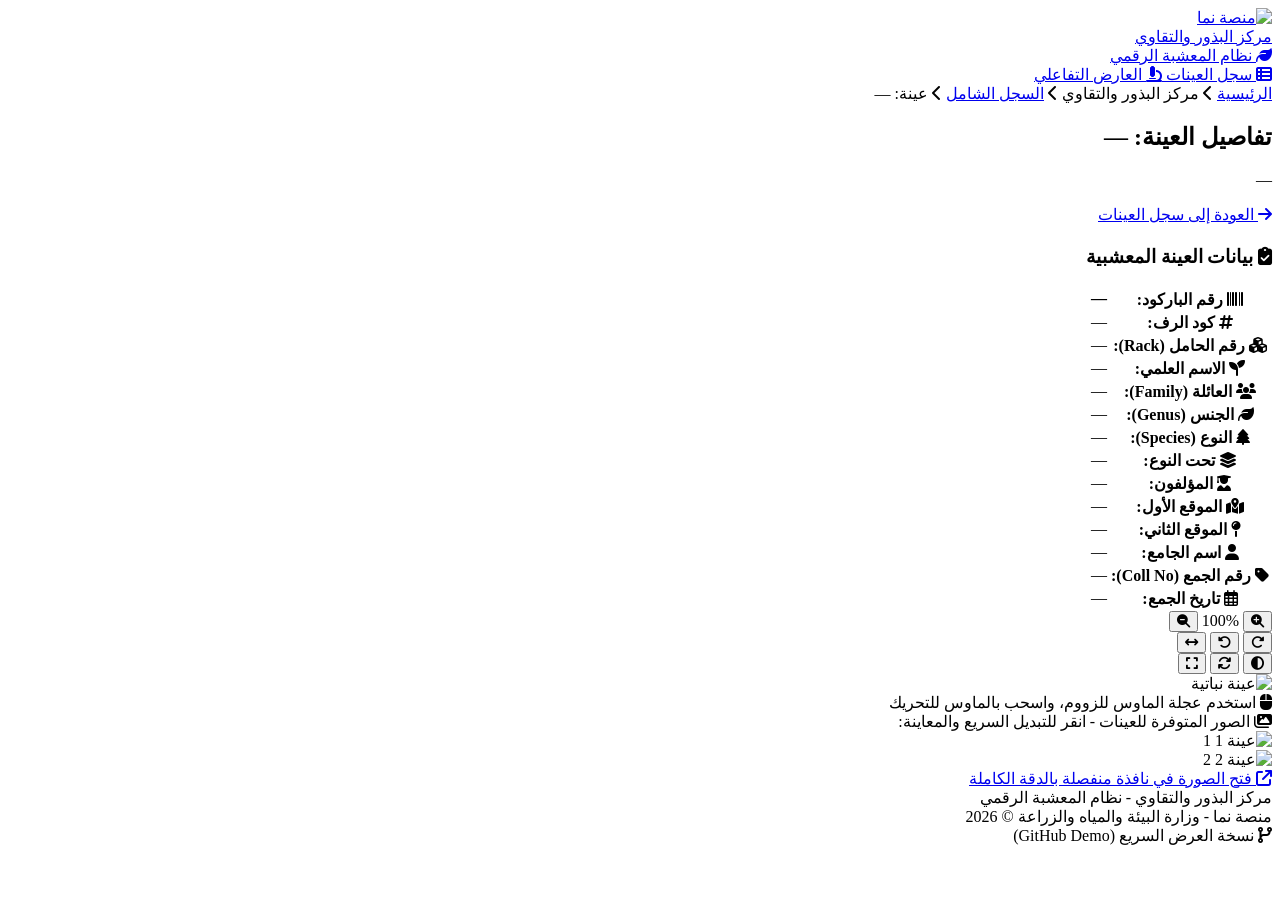
==== detail.html @ 3b473ccd "Add files via upload" ====
<!DOCTYPE html>
<html lang="ar" dir="rtl">
<head>
    <meta charset="utf-8" />
    <meta name="viewport" content="width=device-width, initial-scale=1.0" />
    <title>مركز البذور والتقاوي - نظام المعشبة | تفاصيل العينة</title>
    
    <!-- Google Fonts: Tajawal & IBM Plex Sans Arabic -->
    <link rel="preconnect" href="https://fonts.googleapis.com">
    <link rel="preconnect" href="https://fonts.gstatic.com" crossorigin>
    <link href="https://fonts.googleapis.com/css2?family=IBM+Plex+Sans+Arabic:wght@400;500;600;700&family=Tajawal:wght@500;700;800;900&display=swap" rel="stylesheet">
    
    <!-- FontAwesome 6 -->
    <link rel="stylesheet" href="https://cdnjs.cloudflare.com/ajax/libs/font-awesome/6.5.1/css/all.min.css" />
    
    <!-- Naama Platform Styles -->
    <link rel="stylesheet" href="css/site.css" />
</head>
<body>
    <!-- Platform Header -->
    <header class="naama-navbar">
        <div class="naama-nav-container">
            <div class="naama-brand-group">
                <a href="index.html" class="naama-brand-link">
                    <img src="images/naama-logo.png" alt="منصة نما" class="naama-logo" />
                    <div class="naama-brand-text">
                        <span class="naama-title-large">مركز البذور والتقاوي</span>
                        <div class="system-name-tag">
                            <i class="fa-solid fa-leaf"></i>
                            <span>نظام المعشبة الرقمي</span>
                        </div>
                    </div>
                </a>
            </div>

            <div class="naama-nav-menu">
                <a href="index.html" class="naama-nav-link">
                    <i class="fa-solid fa-table-list"></i> سجل العينات
                </a>
                <a href="detail.html?shelf=H68(1)2" class="naama-btn-services">
                    <i class="fa-solid fa-microscope"></i> العارض التفاعلي
                </a>
            </div>
        </div>
    </header>

    <!-- Page Header & Breadcrumbs -->
    <div class="naama-page-header">
        <div class="header-breadcrumbs">
            <a href="index.html">الرئيسية</a>
            <i class="fa-solid fa-chevron-left breadcrumb-separator"></i>
            <span>مركز البذور والتقاوي</span>
            <i class="fa-solid fa-chevron-left breadcrumb-separator"></i>
            <a href="index.html">السجل الشامل</a>
            <i class="fa-solid fa-chevron-left breadcrumb-separator"></i>
            <span class="active" id="breadcrumbShelf">عينة: H68(1)2</span>
        </div>

        <div class="header-title-row">
            <div>
                <h2 class="naama-page-title" id="pageTitleShelf">تفاصيل العينة: H68(1)2</h2>
                <p class="naama-page-subtitle latin-name" id="pageSubtitleName">Crinum album (Forssk.) Herb</p>
            </div>
        </div>
    </div>

    <!-- Main Container -->
    <main class="main-container main-content-body">
        <div class="detail-container">
            <!-- Back Link Button -->
            <div style="margin-bottom: 22px;">
                <a href="index.html" class="btn btn-secondary">
                    <i class="fa-solid fa-arrow-right"></i>
                    العودة إلى سجل العينات
                </a>
            </div>

            <div class="detail-grid">
                <!-- Right Side (First in RTL): Specimen Info Table -->
                <div class="info-section">
                    <div class="specimen-card">
                        <h3 class="specimen-title">
                            <i class="fa-solid fa-clipboard-check"></i>
                            <span>بيانات العينة المعشبية</span>
                        </h3>

                        <table class="specimen-table">
                            <tr>
                                <th><i class="fa-solid fa-barcode"></i> رقم الباركود:</th>
                                <td><strong id="valBarcode">1</strong></td>
                            </tr>
                            <tr>
                                <th><i class="fa-solid fa-hashtag"></i> كود الرف:</th>
                                <td><span class="badge-code" id="valShelf">H68(1)2</span></td>
                            </tr>
                            <tr>
                                <th><i class="fa-solid fa-cubes"></i> رقم الحامل (Rack):</th>
                                <td id="valRack">H</td>
                            </tr>
                            <tr>
                                <th><i class="fa-solid fa-seedling"></i> الاسم العلمي:</th>
                                <td class="latin-name-highlight" id="valName">Crinum album (Forssk.) Herb</td>
                            </tr>
                            <tr>
                                <th><i class="fa-solid fa-users"></i> العائلة (Family):</th>
                                <td id="valFamily">Amaryllidaceae Juss.</td>
                            </tr>
                            <tr>
                                <th><i class="fa-solid fa-leaf"></i> الجنس (Genus):</th>
                                <td id="valGenus">Crinum</td>
                            </tr>
                            <tr>
                                <th><i class="fa-solid fa-tree"></i> النوع (Species):</th>
                                <td id="valSpecies">album</td>
                            </tr>
                            <tr id="rowSubspecies">
                                <th><i class="fa-solid fa-layer-group"></i> تحت النوع:</th>
                                <td id="valSubspecies">—</td>
                            </tr>
                            <tr id="rowAuthors">
                                <th><i class="fa-solid fa-user-graduate"></i> المؤلفون:</th>
                                <td id="valAuthors">(Forssk.) Herb</td>
                            </tr>
                            <tr>
                                <th><i class="fa-solid fa-map-location-dot"></i> الموقع الأول:</th>
                                <td id="valLocation1">Raidah - Raidah</td>
                            </tr>
                            <tr id="rowLocation2">
                                <th><i class="fa-solid fa-map-pin"></i> الموقع الثاني:</th>
                                <td id="valLocation2">—</td>
                            </tr>
                            <tr>
                                <th><i class="fa-solid fa-user"></i> اسم الجامع:</th>
                                <td id="valCollector">Chaudhary, S.A.</td>
                            </tr>
                            <tr id="rowCollNumber">
                                <th><i class="fa-solid fa-tag"></i> رقم الجمع (Coll No):</th>
                                <td id="valCollNumber">14170-RIY</td>
                            </tr>
                            <tr>
                                <th><i class="fa-regular fa-calendar-days"></i> تاريخ الجمع:</th>
                                <td id="valDate">6/26/1988</td>
                            </tr>
                        </table>
                    </div>
                </div>

                <!-- Left Side (Second in RTL): Multi-Image Gallery with Interactive Herbarium Viewer -->
                <div class="gallery-section">
                    <div class="viewer-card">
                        <!-- Interactive Inspection Toolbar -->
                        <div class="viewer-toolbar">
                            <div class="toolbar-group">
                                <button type="button" class="toolbar-btn" id="btnZoomIn" title="تكبير (Zoom In)">
                                    <i class="fa-solid fa-magnifying-glass-plus"></i>
                                </button>
                                <span class="zoom-level-badge" id="zoomLevelDisplay">100%</span>
                                <button type="button" class="toolbar-btn" id="btnZoomOut" title="تصغير (Zoom Out)">
                                    <i class="fa-solid fa-magnifying-glass-minus"></i>
                                </button>
                            </div>

                            <div class="toolbar-divider"></div>

                            <div class="toolbar-group">
                                <button type="button" class="toolbar-btn" id="btnRotateRight" title="تدوير لليمين 90°">
                                    <i class="fa-solid fa-rotate-right"></i>
                                </button>
                                <button type="button" class="toolbar-btn" id="btnRotateLeft" title="تدوير لليسار 90°">
                                    <i class="fa-solid fa-rotate-left"></i>
                                </button>
                                <button type="button" class="toolbar-btn" id="btnFlipH" title="قلب أفقي">
                                    <i class="fa-solid fa-arrows-left-right"></i>
                                </button>
                            </div>

                            <div class="toolbar-divider"></div>

                            <div class="toolbar-group">
                                <button type="button" class="toolbar-btn" id="btnInvert" title="عكس الألوان (فحص عروق وشعيرات النبات)">
                                    <i class="fa-solid fa-circle-half-stroke"></i>
                                </button>
                                <button type="button" class="toolbar-btn" id="btnReset" title="إعادة الضبط للوضع الافتراضي">
                                    <i class="fa-solid fa-arrows-rotate"></i>
                                </button>
                                <button type="button" class="toolbar-btn" id="btnFullscreen" title="عرض بملء الشاشة">
                                    <i class="fa-solid fa-expand"></i>
                                </button>
                            </div>
                        </div>

                        <!-- Main Interactive Image Viewport -->
                        <div class="main-image-wrapper" id="imageViewport">
                            <img id="mainDisplayImage" 
                                 src="images/specimens/H68(1)2.jpg" 
                                 alt="عينة نباتية" 
                                 class="main-specimen-img interactive-img" 
                                 draggable="false" />

                            <!-- Quick Hint Overlay -->
                            <div class="viewer-hint">
                                <i class="fa-solid fa-mouse"></i> استخدم عجلة الماوس للزووم، واسحب بالماوس للتحريك
                            </div>
                        </div>
                    </div>

                    <!-- Multiple Images Thumbnails Strip -->
                    <div class="thumbnails-strip-title">
                        <i class="fa-solid fa-images"></i>
                        <span>الصور المتوفرة للعينات - انقر للتبديل السريع والمعاينة:</span>
                    </div>
                    <div class="thumbnails-strip" id="thumbnailsStrip">
                        <div class="thumb-item active" onclick="switchImage('images/specimens/H68(1)2.jpg', this)">
                            <img src="images/specimens/H68(1)2.jpg" alt="عينة 1" />
                            <span class="thumb-badge">1</span>
                        </div>
                        <div class="thumb-item" onclick="switchImage('images/specimens/H100(1)2.jpg', this)">
                            <img src="images/specimens/H100(1)2.jpg" alt="عينة 2" />
                            <span class="thumb-badge">2</span>
                        </div>
                    </div>

                    <div class="image-actions">
                        <a id="btnDownloadOriginal" 
                           href="images/specimens/H68(1)2.jpg" 
                           target="_blank" 
                           class="btn btn-primary" 
                           style="width: 100%;">
                            <i class="fa-solid fa-arrow-up-right-from-square"></i>
                            فتح الصورة في نافذة منفصلة بالدقة الكاملة
                        </a>
                    </div>
                </div>
            </div>
        </div>
    </main>

    <!-- Platform Footer -->
    <footer class="naama-footer">
        <div class="naama-footer-container">
            <div class="footer-col-right">
                <div class="footer-title">مركز البذور والتقاوي - نظام المعشبة الرقمي</div>
                <div class="footer-subtitle">منصة نما - وزارة البيئة والمياه والزراعة © 2026</div>
            </div>
            <div class="footer-col-left">
                <span class="system-version-tag"><i class="fa-solid fa-code-branch"></i> نسخة العرض السريع (GitHub Demo)</span>
            </div>
        </div>
    </footer>

    <!-- Load Sample Data & Interactive Viewer Logic -->
    <script src="js/plants-data.js"></script>
    <script>
        // Read URL param: ?shelf=...
        const urlParams = new URLSearchParams(window.location.search);
        const requestedShelf = urlParams.get('shelf') || 'H68(1)2';

        const allData = window.PLANTS_DATA || [];
        const currentPlant = allData.find(p => p.Shelf === requestedShelf) || allData[0] || {};

        // Bind Data
        if (currentPlant) {
            const shelfStr = currentPlant.Shelf || '—';
            const nameStr = currentPlant.Name || '—';
            document.title = `تفاصيل العينة ${shelfStr} - ${nameStr} | مركز البذور والتقاوي`;
            document.getElementById('breadcrumbShelf').textContent = `عينة: ${shelfStr}`;
            document.getElementById('pageTitleShelf').textContent = `تفاصيل العينة: ${shelfStr}`;
            document.getElementById('pageSubtitleName').textContent = nameStr;

            document.getElementById('valBarcode').textContent = currentPlant.Barcode || '—';
            document.getElementById('valShelf').textContent = shelfStr;
            document.getElementById('valRack').textContent = currentPlant.Rack || '—';
            document.getElementById('valName').textContent = nameStr;
            document.getElementById('valFamily').textContent = currentPlant.Family || '—';
            document.getElementById('valGenus').textContent = currentPlant.Genus || '—';
            document.getElementById('valSpecies').textContent = currentPlant.Species || '—';
            document.getElementById('valSubspecies').textContent = currentPlant.Subspecies || '—';
            document.getElementById('valAuthors').textContent = currentPlant.Authors || '—';
            document.getElementById('valLocation1').textContent = currentPlant.Location1 || '—';
            document.getElementById('valLocation2').textContent = currentPlant.Location2 || '—';
            document.getElementById('valCollector').textContent = currentPlant.Collector || '—';
            document.getElementById('valCollNumber').textContent = currentPlant.CollNumber || '—';
            document.getElementById('valDate').textContent = currentPlant.Date || '—';

            // Select image based on plant
            if (shelfStr.includes('H100')) {
                switchImage('images/specimens/H100(1)2.jpg', document.querySelectorAll('.thumb-item')[1]);
            }
        }

        // ==========================================
        // Interactive Herbarium Specimen Viewer
        // ==========================================
        let currentScale = 1.0;
        let currentRotation = 0;
        let flipH = 1;
        let isInverted = false;
        let translateX = 0;
        let translateY = 0;
        let isDragging = false;
        let startX = 0;
        let startY = 0;

        const img = document.getElementById('mainDisplayImage');
        const viewport = document.getElementById('imageViewport');
        const zoomBadge = document.getElementById('zoomLevelDisplay');
        const viewerCard = document.querySelector('.viewer-card');
        const btnOrig = document.getElementById('btnDownloadOriginal');

        function applyTransforms() {
            if (!img) return;
            img.style.transform = `translate(${translateX}px, ${translateY}px) rotate(${currentRotation}deg) scale(${currentScale * flipH}, ${currentScale})`;
            img.style.filter = isInverted ? 'invert(1) contrast(1.15) brightness(1.1)' : 'none';
            if (zoomBadge) {
                zoomBadge.textContent = `${Math.round(currentScale * 100)}%`;
            }
        }

        function resetView() {
            currentScale = 1.0;
            currentRotation = 0;
            flipH = 1;
            isInverted = false;
            translateX = 0;
            translateY = 0;
            applyTransforms();
        }

        function zoomIn() {
            if (currentScale < 8.0) {
                currentScale = Math.min(8.0, Number((currentScale * 1.25).toFixed(2)));
                applyTransforms();
            }
        }

        function zoomOut() {
            if (currentScale > 0.4) {
                currentScale = Math.max(0.4, Number((currentScale / 1.25).toFixed(2)));
                applyTransforms();
            }
        }

        function rotateRight() {
            currentRotation = (currentRotation + 90) % 360;
            applyTransforms();
        }

        function rotateLeft() {
            currentRotation = (currentRotation - 90) % 360;
            applyTransforms();
        }

        function toggleFlipH() {
            flipH = flipH === 1 ? -1 : 1;
            applyTransforms();
        }

        function toggleInvert() {
            isInverted = !isInverted;
            applyTransforms();
        }

        function toggleFullscreen() {
            const target = viewerCard || viewport;
            if (!document.fullscreenElement) {
                if (target.requestFullscreen) {
                    target.requestFullscreen();
                } else if (target.webkitRequestFullscreen) {
                    target.webkitRequestFullscreen();
                }
            } else {
                if (document.exitFullscreen) {
                    document.exitFullscreen();
                }
            }
        }

        // Event listeners
        document.getElementById('btnZoomIn')?.addEventListener('click', zoomIn);
        document.getElementById('btnZoomOut')?.addEventListener('click', zoomOut);
        document.getElementById('btnRotateRight')?.addEventListener('click', rotateRight);
        document.getElementById('btnRotateLeft')?.addEventListener('click', rotateLeft);
        document.getElementById('btnFlipH')?.addEventListener('click', toggleFlipH);
        document.getElementById('btnInvert')?.addEventListener('click', toggleInvert);
        document.getElementById('btnReset')?.addEventListener('click', resetView);
        document.getElementById('btnFullscreen')?.addEventListener('click', toggleFullscreen);

        // Wheel Zoom
        if (viewport) {
            viewport.addEventListener('wheel', function (e) {
                e.preventDefault();
                const delta = e.deltaY > 0 ? 0.85 : 1.15;
                const newScale = currentScale * delta;
                if (newScale >= 0.4 && newScale <= 8.0) {
                    currentScale = Number(newScale.toFixed(2));
                    applyTransforms();
                }
            }, { passive: false });

            // Drag / Pan
            viewport.addEventListener('mousedown', function (e) {
                if (e.button !== 0) return;
                isDragging = true;
                startX = e.clientX - translateX;
                startY = e.clientY - translateY;
                viewport.style.cursor = 'grabbing';
            });

            window.addEventListener('mousemove', function (e) {
                if (!isDragging) return;
                translateX = e.clientX - startX;
                translateY = e.clientY - startY;
                applyTransforms();
            });

            window.addEventListener('mouseup', function () {
                if (isDragging) {
                    isDragging = false;
                    if (viewport) viewport.style.cursor = 'grab';
                }
            });

            // Double Click
            viewport.addEventListener('dblclick', function () {
                if (currentScale > 1.05) {
                    resetView();
                } else {
                    currentScale = 2.0;
                    applyTransforms();
                }
            });
        }

        // Switch Image
        window.switchImage = function(imageUrl, element) {
            if (img) {
                img.src = imageUrl;
                resetView();
            }
            if (btnOrig) {
                btnOrig.href = imageUrl;
            }

            document.querySelectorAll('.thumb-item').forEach(el => el.classList.remove('active'));
            if (element) {
                element.classList.add('active');
            }
        };
    </script>
</body>
</html>
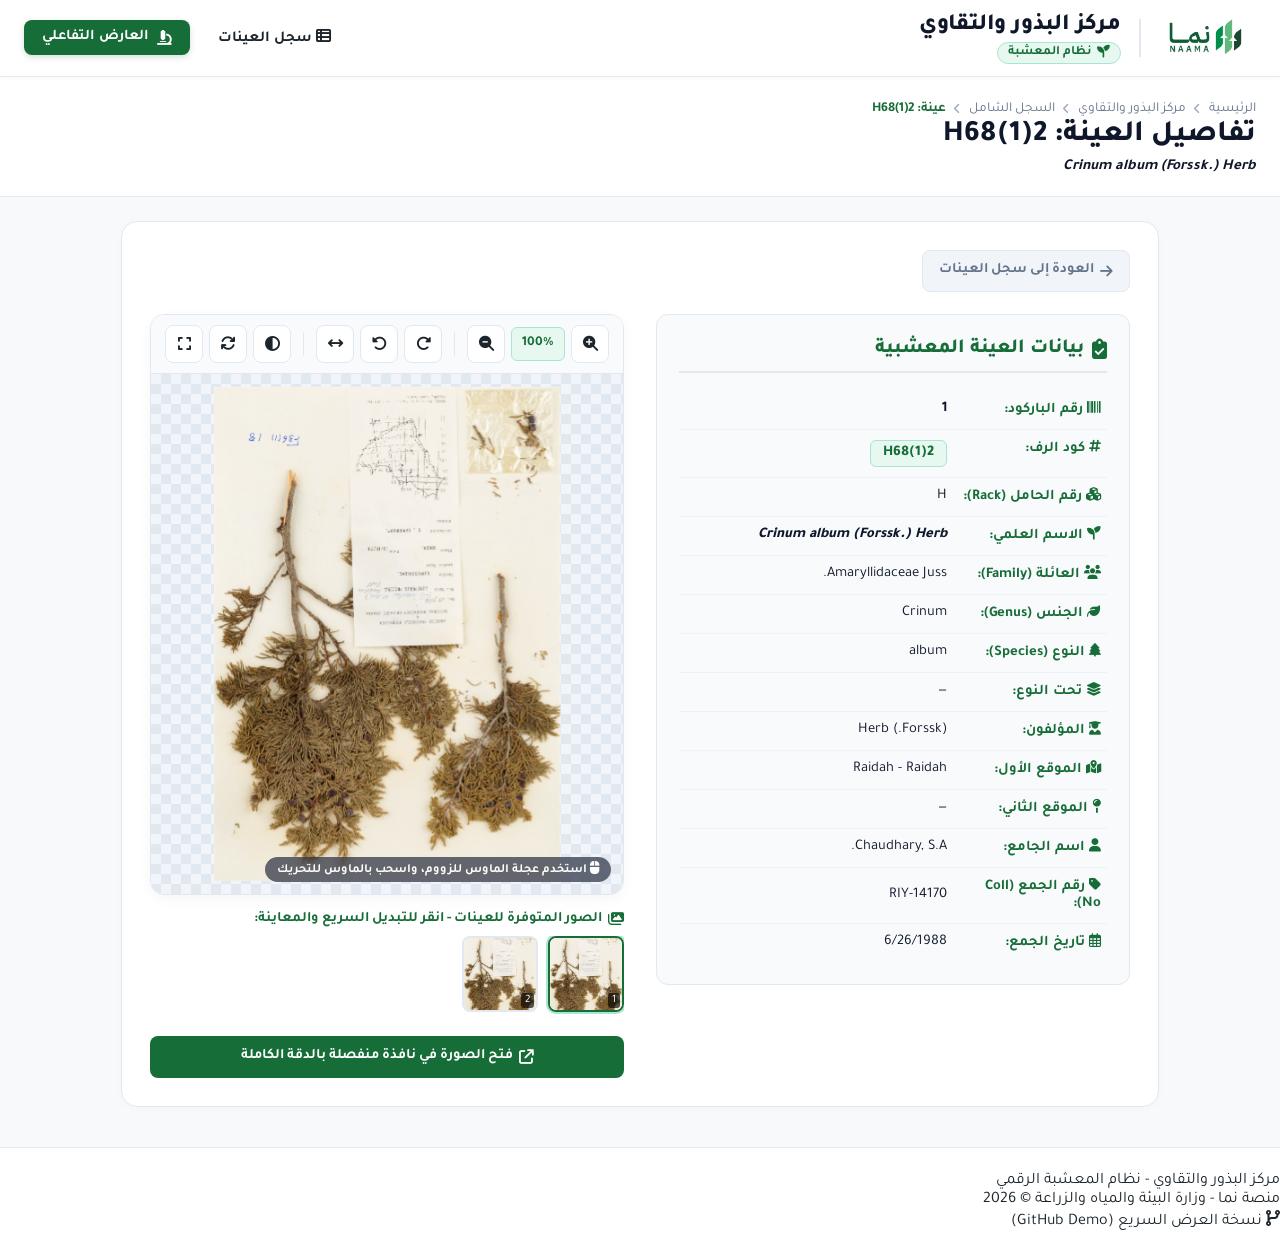
==== commit 525e2012: "Add files via upload" ====
--- a/detail.html
+++ b/detail.html
@@ -17,20 +17,25 @@
     <link rel="stylesheet" href="css/site.css" />
 </head>
 <body>
-    <!-- Platform Header -->
+    <!-- Naama Platform Top Navbar -->
     <header class="naama-navbar">
         <div class="naama-nav-container">
-            <div class="naama-brand-group">
-                <a href="index.html" class="naama-brand-link">
-                    <img src="images/naama-logo.png" alt="منصة نما" class="naama-logo" />
-                    <div class="naama-brand-text">
-                        <span class="naama-title-large">مركز البذور والتقاوي</span>
-                        <div class="system-name-tag">
-                            <i class="fa-solid fa-leaf"></i>
-                            <span>نظام المعشبة الرقمي</span>
-                        </div>
-                    </div>
+            <!-- Brand Section (Right in RTL) -->
+            <div class="naama-brand-wrapper">
+                <a href="index.html" class="naama-logo-block" title="منصة نما">
+                    <img src="images/naama-logo.png" alt="شعار منصة نما" style="height: 48px; width: auto; display: block;" />
                 </a>
+
+                <div class="naama-brand-separator"></div>
+
+                <!-- (مركز البذور والتقاوي) بخط كبير بارز + اسم النظام نظام المعشبة -->
+                <div class="center-identity">
+                    <h1 class="center-main-title">مركز البذور والتقاوي</h1>
+                    <div class="system-name-tag">
+                        <i class="fa-solid fa-seedling"></i>
+                        <span>نظام المعشبة</span>
+                    </div>
+                </div>
             </div>
 
             <div class="naama-nav-menu">
--- a/css/site.css
+++ b/css/site.css
@@ -0,0 +1,1034 @@
+/* ========================================================
+   هوية وتصميم منصة نما (Naama Design System)
+   مركز البذور والتقاوي - نظام المعشبة
+   ======================================================== */
+
+:root {
+    /* Naama Colors */
+    --naama-primary: #176D38;
+    --naama-primary-hover: #11552B;
+    --naama-primary-dark: #0D4121;
+    --naama-mint: #E6F8EF;
+    --naama-mint-border: #A8E6CF;
+    --naama-mint-hover: #D7F3E5;
+    
+    --naama-bg: #F8F9FA;
+    --naama-card-bg: #FFFFFF;
+    --naama-border: #E2E8F0;
+    --naama-border-light: #F1F5F9;
+    
+    --naama-text-main: #1C252C;
+    --naama-text-muted: #64748B;
+    --naama-text-dark: #0F172A;
+    
+    /* Font */
+    --naama-font: 'Tajawal', 'IBM Plex Sans Arabic', -apple-system, BlinkMacSystemFont, "Segoe UI", Roboto, sans-serif;
+}
+
+* {
+    box-sizing: border-box;
+    margin: 0;
+    padding: 0;
+}
+
+body {
+    font-family: var(--naama-font);
+    background-color: var(--naama-bg);
+    color: var(--naama-text-main);
+    direction: rtl;
+    min-height: 100vh;
+    display: flex;
+    flex-direction: column;
+    -webkit-font-smoothing: antialiased;
+}
+
+/* ==========================================
+   Naama Top Navbar
+   ========================================== */
+.naama-navbar {
+    background-color: #FFFFFF;
+    border-bottom: 1px solid var(--naama-border);
+    padding: 12px 0;
+    box-shadow: 0 1px 6px rgba(0, 0, 0, 0.03);
+    position: sticky;
+    top: 0;
+    z-index: 100;
+}
+
+.naama-nav-container {
+    max-width: 1360px;
+    margin: 0 auto;
+    padding: 0 24px;
+    display: flex;
+    justify-content: space-between;
+    align-items: center;
+}
+
+/* Brand Group: Logo + Center Name + System Name */
+.naama-brand-wrapper {
+    display: flex;
+    align-items: center;
+    gap: 18px;
+}
+
+.naama-logo-block {
+    display: flex;
+    align-items: center;
+    gap: 10px;
+    text-decoration: none;
+    transition: opacity 0.2s;
+}
+
+.naama-logo-block img {
+    height: 46px;
+    width: auto;
+    object-fit: contain;
+    display: block;
+}
+
+.naama-logo-block:hover {
+    opacity: 0.9;
+}
+
+/* Naama Iconic Green Emblem */
+.naama-symbol {
+    width: 44px;
+    height: 44px;
+    background: linear-gradient(135deg, #176D38 0%, #1e8748 100%);
+    border-radius: 12px;
+    display: flex;
+    align-items: center;
+    justify-content: center;
+    color: #FFFFFF;
+    font-size: 1.3rem;
+    box-shadow: 0 3px 8px rgba(23, 109, 56, 0.25);
+}
+
+.naama-letters {
+    display: flex;
+    flex-direction: column;
+    line-height: 1.1;
+}
+
+.naama-arabic {
+    font-family: 'Tajawal', sans-serif;
+    font-size: 1.6rem;
+    font-weight: 900;
+    color: var(--naama-primary);
+    letter-spacing: 0.5px;
+}
+
+.naama-english {
+    font-family: 'Roboto', sans-serif;
+    font-size: 0.65rem;
+    font-weight: 800;
+    color: var(--naama-primary);
+    letter-spacing: 2px;
+}
+
+.naama-brand-separator {
+    width: 2px;
+    height: 38px;
+    background-color: var(--naama-border);
+}
+
+/* Center Name & System Name */
+.center-identity {
+    display: flex;
+    flex-direction: column;
+    gap: 2px;
+}
+
+.center-main-title {
+    font-family: 'Tajawal', sans-serif;
+    font-size: 1.45rem;
+    font-weight: 800;
+    color: var(--naama-text-dark);
+    line-height: 1.2;
+    letter-spacing: -0.2px;
+}
+
+.system-name-tag {
+    display: inline-flex;
+    align-items: center;
+    gap: 6px;
+    background-color: var(--naama-mint);
+    border: 1px solid var(--naama-mint-border);
+    color: var(--naama-primary);
+    font-size: 0.8rem;
+    font-weight: 700;
+    padding: 2px 10px;
+    border-radius: 20px;
+    width: fit-content;
+}
+
+.system-name-tag i {
+    font-size: 0.8rem;
+}
+
+/* Nav Menu Items */
+.naama-nav-menu {
+    display: flex;
+    align-items: center;
+    gap: 14px;
+}
+
+.naama-nav-link {
+    text-decoration: none;
+    color: var(--naama-text-main);
+    font-weight: 700;
+    font-size: 0.95rem;
+    padding: 8px 14px;
+    border-radius: 8px;
+    transition: all 0.2s;
+}
+
+.naama-nav-link:hover {
+    color: var(--naama-primary);
+    background-color: #F1F5F9;
+}
+
+.naama-btn-services {
+    display: inline-flex;
+    align-items: center;
+    gap: 8px;
+    background-color: var(--naama-primary);
+    color: #FFFFFF;
+    text-decoration: none;
+    font-weight: 700;
+    font-size: 0.92rem;
+    padding: 9px 18px;
+    border-radius: 8px;
+    box-shadow: 0 2px 6px rgba(23, 109, 56, 0.2);
+    transition: all 0.2s;
+}
+
+.naama-btn-services:hover {
+    background-color: var(--naama-primary-hover);
+    color: #FFFFFF;
+    box-shadow: 0 4px 10px rgba(23, 109, 56, 0.3);
+}
+
+/* ==========================================
+   Page Header & Breadcrumbs
+   ========================================== */
+.naama-page-header {
+    background-color: #FFFFFF;
+    border-bottom: 1px solid var(--naama-border);
+    padding: 24px 0 20px;
+    margin-bottom: 24px;
+}
+
+.naama-page-header > div,
+.main-container {
+    max-width: 1360px;
+    margin: 0 auto;
+    padding: 0 24px;
+}
+
+.header-breadcrumbs {
+    display: flex;
+    align-items: center;
+    gap: 8px;
+    font-size: 0.85rem;
+    color: var(--naama-text-muted);
+    margin-bottom: 10px;
+}
+
+.header-breadcrumbs a {
+    color: var(--naama-text-muted);
+    text-decoration: none;
+    transition: color 0.2s;
+}
+
+.header-breadcrumbs a:hover {
+    color: var(--naama-primary);
+}
+
+.breadcrumb-separator {
+    font-size: 0.65rem;
+    color: #94A3B8;
+}
+
+.header-breadcrumbs .active {
+    color: var(--naama-primary);
+    font-weight: 700;
+}
+
+.naama-page-title {
+    font-family: 'Tajawal', sans-serif;
+    font-size: 1.85rem;
+    font-weight: 800;
+    color: var(--naama-text-dark);
+    margin-bottom: 4px;
+}
+
+.naama-page-subtitle {
+    font-size: 0.95rem;
+    color: var(--naama-text-muted);
+}
+
+/* Main Body */
+.main-content-body {
+    flex: 1;
+}
+
+/* ==========================================
+   Filter Card (Naama Clean Card Style)
+   ========================================== */
+.filter-card {
+    background-color: var(--naama-card-bg);
+    border: 1px solid var(--naama-border);
+    border-radius: 14px;
+    padding: 22px 24px;
+    margin-bottom: 24px;
+    box-shadow: 0 2px 10px rgba(0, 0, 0, 0.02);
+}
+
+.filter-header {
+    display: flex;
+    justify-content: space-between;
+    align-items: center;
+    border-bottom: 1px solid var(--naama-border-light);
+    padding-bottom: 14px;
+    margin-bottom: 18px;
+    flex-wrap: wrap;
+    gap: 8px;
+}
+
+.filter-title-box {
+    display: flex;
+    align-items: center;
+    gap: 8px;
+    color: var(--naama-primary);
+    font-size: 1.15rem;
+    font-weight: 800;
+}
+
+.filter-subtitle-note {
+    font-size: 0.85rem;
+    color: var(--naama-text-muted);
+}
+
+.filter-grid {
+    display: grid;
+    grid-template-columns: repeat(4, 1fr);
+    gap: 14px 16px;
+    align-items: flex-end;
+}
+
+.filter-item {
+    display: flex;
+    flex-direction: column;
+    gap: 6px;
+}
+
+.filter-label {
+    font-size: 0.85rem;
+    font-weight: 700;
+    color: var(--naama-text-dark);
+    display: flex;
+    align-items: center;
+    gap: 6px;
+}
+
+.filter-label i {
+    color: var(--naama-primary);
+    font-size: 0.85rem;
+}
+
+.filter-input,
+.filter-select {
+    height: 42px;
+    padding: 6px 12px;
+    border: 1px solid #CBD5E1;
+    border-radius: 8px;
+    font-family: var(--naama-font);
+    font-size: 0.9rem;
+    background-color: #FFFFFF;
+    color: var(--naama-text-main);
+    transition: all 0.2s;
+    width: 100%;
+}
+
+.filter-input:focus,
+.filter-select:focus {
+    outline: none;
+    border-color: var(--naama-primary);
+    box-shadow: 0 0 0 3px rgba(23, 109, 56, 0.15);
+}
+
+.filter-actions {
+    display: flex;
+    gap: 8px;
+    align-items: center;
+}
+
+.btn {
+    display: inline-flex;
+    align-items: center;
+    justify-content: center;
+    gap: 6px;
+    padding: 8px 16px;
+    border-radius: 8px;
+    font-family: var(--naama-font);
+    font-weight: 700;
+    font-size: 0.9rem;
+    cursor: pointer;
+    border: none;
+    text-decoration: none;
+    transition: all 0.2s ease;
+    height: 42px;
+}
+
+.btn-primary {
+    background-color: var(--naama-primary);
+    color: #FFFFFF;
+}
+
+.btn-primary:hover {
+    background-color: var(--naama-primary-hover);
+    color: #FFFFFF;
+    box-shadow: 0 2px 8px rgba(23, 109, 56, 0.25);
+}
+
+.btn-secondary {
+    background-color: #F1F5F9;
+    color: var(--naama-text-muted);
+    border: 1px solid #E2E8F0;
+}
+
+.btn-secondary:hover {
+    background-color: #E2E8F0;
+    color: var(--naama-text-dark);
+}
+
+/* ==========================================
+   Table Toolbar (Naama Badge & Rows Dropdown)
+   ========================================== */
+.table-toolbar {
+    display: flex;
+    justify-content: space-between;
+    align-items: center;
+    margin-bottom: 16px;
+    flex-wrap: wrap;
+    gap: 12px;
+}
+
+/* Naama Mint Badge */
+.naama-stats-pill {
+    display: inline-flex;
+    align-items: center;
+    gap: 8px;
+    background-color: var(--naama-mint);
+    border: 1px solid var(--naama-mint-border);
+    color: var(--naama-primary);
+    font-weight: 700;
+    font-size: 0.92rem;
+    padding: 6px 16px;
+    border-radius: 30px;
+}
+
+.naama-pill-dot {
+    width: 8px;
+    height: 8px;
+    background-color: var(--naama-primary);
+    border-radius: 50%;
+}
+
+.page-size-controller {
+    display: inline-flex;
+    align-items: center;
+    gap: 8px;
+    background-color: #FFFFFF;
+    border: 1px solid var(--naama-border);
+    padding: 4px 12px;
+    border-radius: 8px;
+}
+
+.page-size-label {
+    font-size: 0.85rem;
+    font-weight: 700;
+    color: var(--naama-text-muted);
+    display: flex;
+    align-items: center;
+    gap: 6px;
+}
+
+.page-size-select {
+    height: 34px;
+    padding: 2px 8px;
+    border: 1px solid #CBD5E1;
+    border-radius: 6px;
+    font-family: var(--naama-font);
+    font-size: 0.85rem;
+    font-weight: 700;
+    color: var(--naama-primary);
+    background-color: #FFFFFF;
+    cursor: pointer;
+    outline: none;
+}
+
+.page-size-select:focus {
+    border-color: var(--naama-primary);
+}
+
+/* ==========================================
+   Data Table (Naama Clean Table)
+   ========================================== */
+.table-responsive-card {
+    background-color: var(--naama-card-bg);
+    border: 1px solid var(--naama-border);
+    border-radius: 14px;
+    box-shadow: 0 2px 10px rgba(0, 0, 0, 0.02);
+    overflow-x: auto;
+    margin-bottom: 28px;
+}
+
+.plants-data-table {
+    width: 100%;
+    border-collapse: collapse;
+    font-size: 0.92rem;
+    text-align: right;
+    min-width: 950px;
+}
+
+.plants-data-table thead {
+    background-color: var(--naama-primary);
+    color: #FFFFFF;
+}
+
+.plants-data-table th {
+    font-weight: 700;
+    padding: 14px 14px;
+    white-space: nowrap;
+    font-size: 0.92rem;
+    border: none;
+}
+
+.plants-data-table tbody tr {
+    border-bottom: 1px solid var(--naama-border-light);
+    transition: background-color 0.15s ease;
+}
+
+.plants-data-table tbody tr:hover {
+    background-color: #F8FDF9;
+}
+
+.plants-data-table td {
+    padding: 12px 14px;
+    vertical-align: middle;
+    color: var(--naama-text-main);
+}
+
+.barcode-text {
+    color: var(--naama-text-dark);
+    font-family: 'Roboto', sans-serif;
+    font-weight: 700;
+}
+
+.badge-code {
+    background-color: var(--naama-mint);
+    border: 1px solid var(--naama-mint-border);
+    color: var(--naama-primary);
+    font-weight: 800;
+    padding: 4px 12px;
+    border-radius: 6px;
+    display: inline-block;
+    transition: all 0.2s;
+}
+
+.badge-link {
+    text-decoration: none;
+    cursor: pointer;
+}
+
+.badge-link:hover {
+    background-color: var(--naama-primary);
+    color: #FFFFFF;
+    box-shadow: 0 2px 6px rgba(23, 109, 56, 0.3);
+}
+
+.latin-name {
+    font-style: italic;
+    font-weight: 600;
+    color: var(--naama-text-dark);
+}
+
+.latin-name-highlight {
+    font-style: italic;
+    font-weight: 800;
+    color: var(--naama-primary);
+    font-size: 1.05rem;
+}
+
+.date-col {
+    direction: ltr;
+    text-align: right;
+    font-size: 0.85rem;
+    color: var(--naama-text-muted);
+}
+
+.btn-table-action {
+    display: inline-flex;
+    align-items: center;
+    gap: 6px;
+    padding: 5px 14px;
+    background-color: var(--naama-mint);
+    color: var(--naama-primary);
+    border: 1px solid var(--naama-mint-border);
+    border-radius: 6px;
+    text-decoration: none;
+    font-weight: 700;
+    font-size: 0.85rem;
+    transition: all 0.2s;
+}
+
+.btn-table-action:hover {
+    background-color: var(--naama-primary);
+    color: #FFFFFF;
+}
+
+/* ==========================================
+   Pagination (Naama Style)
+   ========================================== */
+.pagination-container {
+    display: flex;
+    justify-content: center;
+    margin-bottom: 40px;
+}
+
+.pagination {
+    display: flex;
+    align-items: center;
+    gap: 8px;
+    background-color: #FFFFFF;
+    padding: 6px 14px;
+    border-radius: 10px;
+    border: 1px solid var(--naama-border);
+    box-shadow: 0 1px 4px rgba(0,0,0,0.03);
+}
+
+.page-link {
+    text-decoration: none;
+    color: var(--naama-primary);
+    font-weight: 700;
+    font-size: 0.9rem;
+    padding: 6px 12px;
+    border-radius: 6px;
+    background-color: var(--naama-mint);
+    border: 1px solid var(--naama-mint-border);
+    transition: all 0.2s;
+}
+
+.page-link:hover {
+    background-color: var(--naama-primary);
+    color: #FFFFFF;
+}
+
+.page-indicator {
+    font-size: 0.9rem;
+    font-weight: 700;
+    color: var(--naama-text-muted);
+    padding: 0 6px;
+}
+
+/* ==========================================
+   Detail Page Styles
+   ========================================== */
+.detail-container {
+    background-color: var(--naama-card-bg);
+    border: 1px solid var(--naama-border);
+    border-radius: 16px;
+    padding: 28px;
+    box-shadow: 0 2px 10px rgba(0,0,0,0.02);
+    margin-bottom: 40px;
+}
+
+.detail-grid {
+    display: grid;
+    grid-template-columns: 1fr 1fr;
+    gap: 32px;
+    align-items: flex-start;
+}
+
+.specimen-card {
+    background-color: #F8FAFC;
+    border: 1px solid var(--naama-border);
+    border-radius: 12px;
+    padding: 22px;
+}
+
+.specimen-title {
+    font-size: 1.25rem;
+    font-weight: 800;
+    color: var(--naama-primary);
+    margin-bottom: 18px;
+    display: flex;
+    align-items: center;
+    gap: 8px;
+    border-bottom: 2px solid var(--naama-border);
+    padding-bottom: 10px;
+}
+
+.specimen-table {
+    width: 100%;
+    border-collapse: collapse;
+}
+
+.specimen-table tr {
+    border-bottom: 1px solid #EDF2F7;
+}
+
+.specimen-table tr:last-child {
+    border-bottom: none;
+}
+
+.specimen-table th {
+    color: var(--naama-primary);
+    font-weight: 700;
+    padding: 10px 6px;
+    text-align: right;
+    width: 36%;
+    font-size: 0.92rem;
+    vertical-align: top;
+}
+
+.specimen-table th i {
+    font-size: 0.85rem;
+}
+
+.specimen-table td {
+    padding: 10px 6px;
+    color: var(--naama-text-dark);
+    font-size: 0.92rem;
+    text-align: right;
+}
+
+/* ==========================================
+   Interactive Herbarium Specimen Viewer
+   ========================================== */
+.viewer-card {
+    background-color: #FFFFFF;
+    border: 1px solid var(--naama-border);
+    border-radius: 14px;
+    overflow: hidden;
+    margin-bottom: 16px;
+    box-shadow: 0 4px 14px rgba(0, 0, 0, 0.04);
+}
+
+.viewer-card:fullscreen {
+    background-color: #1A1D20;
+    padding: 16px;
+    display: flex;
+    flex-direction: column;
+}
+
+.viewer-card:-webkit-full-screen {
+    background-color: #1A1D20;
+    padding: 16px;
+    display: flex;
+    flex-direction: column;
+}
+
+.viewer-toolbar {
+    display: flex;
+    align-items: center;
+    justify-content: center;
+    gap: 8px;
+    padding: 10px 14px;
+    background-color: #F8FAFC;
+    border-bottom: 1px solid var(--naama-border);
+    flex-wrap: wrap;
+    user-select: none;
+}
+
+.viewer-card:fullscreen .viewer-toolbar {
+    background-color: #262B30;
+    border-bottom-color: #3B424A;
+    border-radius: 8px;
+    margin-bottom: 10px;
+}
+
+.toolbar-group {
+    display: inline-flex;
+    align-items: center;
+    gap: 6px;
+}
+
+.toolbar-divider {
+    width: 1px;
+    height: 24px;
+    background-color: var(--naama-border);
+    margin: 0 4px;
+}
+
+.viewer-card:fullscreen .toolbar-divider {
+    background-color: #4A5568;
+}
+
+.toolbar-btn {
+    display: inline-flex;
+    align-items: center;
+    justify-content: center;
+    width: 38px;
+    height: 38px;
+    border-radius: 8px;
+    border: 1px solid var(--naama-border);
+    background-color: #FFFFFF;
+    color: var(--naama-text-main);
+    font-size: 0.95rem;
+    cursor: pointer;
+    transition: all 0.2s;
+}
+
+.toolbar-btn:hover {
+    background-color: var(--naama-mint);
+    border-color: var(--naama-mint-border);
+    color: var(--naama-primary);
+    transform: translateY(-1px);
+}
+
+.toolbar-btn:active {
+    transform: translateY(0);
+}
+
+.viewer-card:fullscreen .toolbar-btn {
+    background-color: #32383E;
+    border-color: #4A5568;
+    color: #E2E8F0;
+}
+
+.viewer-card:fullscreen .toolbar-btn:hover {
+    background-color: var(--naama-primary);
+    border-color: var(--naama-primary);
+    color: #FFFFFF;
+}
+
+.zoom-level-badge {
+    display: inline-flex;
+    align-items: center;
+    justify-content: center;
+    min-width: 54px;
+    height: 34px;
+    padding: 0 8px;
+    font-size: 0.85rem;
+    font-weight: 700;
+    color: var(--naama-primary);
+    background-color: var(--naama-mint);
+    border: 1px solid var(--naama-mint-border);
+    border-radius: 6px;
+    user-select: none;
+}
+
+.viewer-card:fullscreen .zoom-level-badge {
+    background-color: #176D38;
+    border-color: #176D38;
+    color: #FFFFFF;
+}
+
+/* Image Viewport in Detail */
+.main-image-wrapper {
+    position: relative;
+    width: 100%;
+    height: 520px;
+    background-color: #F1F5F9;
+    background-image: 
+        linear-gradient(45deg, #E2E8F0 25%, transparent 25%), 
+        linear-gradient(-45deg, #E2E8F0 25%, transparent 25%), 
+        linear-gradient(45deg, transparent 75%, #E2E8F0 75%), 
+        linear-gradient(-45deg, transparent 75%, #E2E8F0 75%);
+    background-size: 20px 20px;
+    background-position: 0 0, 0 10px, 10px -10px, -10px 0px;
+    overflow: hidden;
+    display: flex;
+    align-items: center;
+    justify-content: center;
+    cursor: grab;
+    user-select: none;
+}
+
+.viewer-card:fullscreen .main-image-wrapper {
+    flex: 1;
+    height: 100%;
+    background-color: #111315;
+    background-image: none;
+}
+
+.main-specimen-img {
+    max-width: 95%;
+    max-height: 95%;
+    object-fit: contain;
+    transition: transform 0.08s ease-out, filter 0.2s ease;
+    will-change: transform;
+    pointer-events: none;
+}
+
+.viewer-hint {
+    position: absolute;
+    bottom: 12px;
+    right: 12px;
+    background-color: rgba(15, 23, 42, 0.75);
+    color: #FFFFFF;
+    font-size: 0.78rem;
+    font-weight: 600;
+    padding: 5px 12px;
+    border-radius: 20px;
+    backdrop-filter: blur(4px);
+    pointer-events: none;
+    opacity: 0.85;
+    transition: opacity 0.3s;
+}
+
+.main-image-wrapper:hover .viewer-hint {
+    opacity: 0.3;
+}
+
+.thumbnails-strip-title {
+    font-weight: 700;
+    color: var(--naama-primary);
+    margin-bottom: 8px;
+    font-size: 0.9rem;
+    display: flex;
+    align-items: center;
+    gap: 6px;
+}
+
+.thumbnails-strip {
+    display: flex;
+    gap: 10px;
+    overflow-x: auto;
+    padding-bottom: 8px;
+    margin-bottom: 16px;
+}
+
+.thumb-item {
+    position: relative;
+    width: 76px;
+    height: 76px;
+    border-radius: 8px;
+    border: 2px solid var(--naama-border);
+    overflow: hidden;
+    cursor: pointer;
+    flex-shrink: 0;
+    transition: all 0.2s;
+}
+
+.thumb-item:hover,
+.thumb-item.active {
+    border-color: var(--naama-primary);
+    box-shadow: 0 0 0 2px var(--naama-mint-border);
+}
+
+.thumb-item img {
+    width: 100%;
+    height: 100%;
+    object-fit: cover;
+}
+
+.thumb-badge {
+    position: absolute;
+    bottom: 2px;
+    right: 2px;
+    background: rgba(0, 0, 0, 0.65);
+    color: #FFFFFF;
+    font-size: 0.7rem;
+    padding: 1px 4px;
+    border-radius: 3px;
+}
+
+.placeholder-avatar {
+    display: flex;
+    flex-direction: column;
+    align-items: center;
+    justify-content: center;
+    gap: 8px;
+    color: #94A3B8;
+    text-align: center;
+    padding: 30px;
+}
+
+.placeholder-avatar i {
+    font-size: 3rem;
+    color: #CBD5E1;
+}
+
+/* ==========================================
+   Naama Footer
+   ========================================== */
+.naama-footer {
+    background-color: #FFFFFF;
+    border-top: 1px solid var(--naama-border);
+    padding: 24px 0;
+    margin-top: auto;
+}
+
+.footer-container {
+    max-width: 1360px;
+    margin: 0 auto;
+    padding: 0 24px;
+    display: flex;
+    justify-content: space-between;
+    align-items: center;
+    flex-wrap: wrap;
+    gap: 12px;
+}
+
+.footer-brand {
+    display: flex;
+    flex-direction: column;
+    gap: 2px;
+}
+
+.footer-brand-title {
+    font-weight: 800;
+    color: var(--naama-primary);
+    font-size: 1rem;
+}
+
+.footer-sub {
+    font-size: 0.85rem;
+    color: var(--naama-text-muted);
+}
+
+.footer-naama-badge {
+    display: inline-flex;
+    align-items: center;
+    gap: 6px;
+    font-size: 0.85rem;
+    color: var(--naama-text-muted);
+    background-color: #F1F5F9;
+    padding: 6px 12px;
+    border-radius: 20px;
+}
+
+.footer-naama-badge i {
+    color: var(--naama-primary);
+}
+
+/* Responsive */
+@media (max-width: 1024px) {
+    .filter-grid {
+        grid-template-columns: repeat(2, 1fr);
+    }
+    .detail-grid {
+        grid-template-columns: 1fr;
+    }
+}
+
+@media (max-width: 768px) {
+    .naama-brand-separator {
+        display: none;
+    }
+    .naama-brand-wrapper {
+        flex-direction: column;
+        align-items: flex-start;
+        gap: 6px;
+    }
+    .filter-grid {
+        grid-template-columns: 1fr;
+    }
+    .center-main-title {
+        font-size: 1.25rem;
+    }
+}
